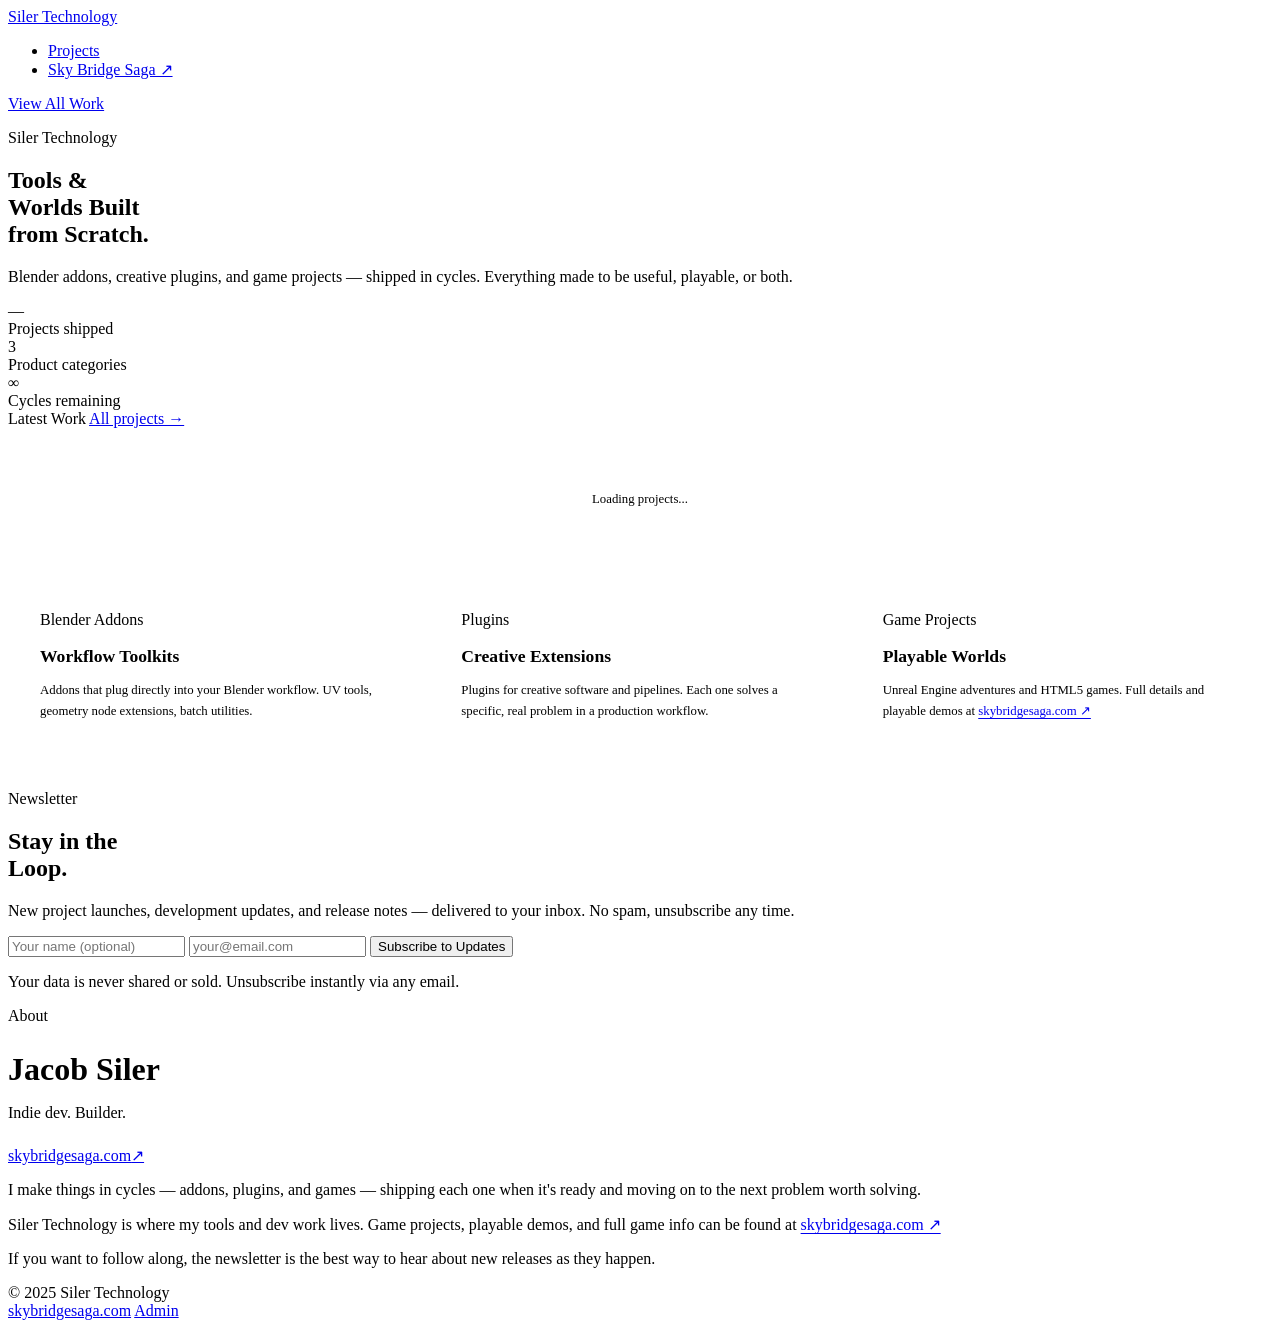
==== index.html @ 1db0c4df "Create index.html" ====
<!DOCTYPE html>
<html lang="en">
<head>
  <meta charset="UTF-8">
  <meta name="viewport" content="width=device-width, initial-scale=1.0">
  <title>Siler Technology</title>
  <meta name="description" content="Siler Technology — Blender addons, plugins, and game projects by Jacob Siler.">
  <meta property="og:title" content="Siler Technology">
  <meta property="og:description" content="Blender addons, plugins, and game projects by Jacob Siler.">
  <meta property="og:type" content="website">
  <meta property="og:url" content="https://silertech.jacobsiler.com">
  <link rel="canonical" href="https://silertech.jacobsiler.com">
  <link rel="stylesheet" href="css/style.css">
</head>
<body>

  <!-- ── Navigation ── -->
  <nav class="site-nav">
    <div class="nav-inner">
      <a href="#home" class="nav-logo" data-route="home">Siler Technology</a>
      <ul class="nav-links">
        <li><a href="#projects" data-route="projects">Projects</a></li>
        <li><a href="https://skybridgesaga.com" target="_blank" rel="noopener">Sky Bridge Saga ↗</a></li>
      </ul>
      <a href="#projects" class="nav-cta" data-route="projects">View All Work</a>
    </div>
  </nav>

  <!-- ══════════════════════════════════════
       PAGE: HOME
  ══════════════════════════════════════ -->
  <main id="page-home" class="page">

    <!-- Hero -->
    <section class="hero">
      <div class="hero-inner">
        <div>
          <p class="label hero-label">Siler Technology</p>
          <h1 class="hero-title">Tools &amp;<br>Worlds Built<br>from Scratch.</h1>
          <p class="hero-desc">Blender addons, creative plugins, and game projects — shipped in cycles. Everything made to be useful, playable, or both.</p>
        </div>
        <div class="hero-right">
          <div class="hero-stat">
            <div class="hero-stat-num" id="stat-projects">—</div>
            <div class="hero-stat-label">Projects shipped</div>
          </div>
          <div class="hero-stat">
            <div class="hero-stat-num">3</div>
            <div class="hero-stat-label">Product categories</div>
          </div>
          <div class="hero-stat">
            <div class="hero-stat-num">∞</div>
            <div class="hero-stat-label">Cycles remaining</div>
          </div>
        </div>
      </div>
    </section>

    <!-- Featured Projects Feed -->
    <section>
      <div class="container">
        <div class="section-header">
          <span class="label">Latest Work</span>
          <a href="#projects" class="section-link" data-route="projects">All projects →</a>
        </div>
      </div>
      <div id="home-featured" style="border-bottom: var(--border);">
        <!-- Rendered by JS -->
        <div style="padding:4rem 2rem;text-align:center;font-family:var(--font-mono);font-size:0.8rem;color:var(--ink-light);">Loading projects...</div>
      </div>
    </section>

    <!-- Categories Strip -->
    <section style="border-bottom: var(--border);">
      <div style="display:grid;grid-template-columns:repeat(3,1fr);">
        <div style="border-right:var(--border);padding:2.5rem 2rem;">
          <div class="label" style="margin-bottom:0.75rem;">Blender Addons</div>
          <h3 style="font-size:1.1rem;margin-bottom:0.5rem;">Workflow Toolkits</h3>
          <p style="font-family:var(--font-mono);font-size:0.8rem;color:var(--ink-mid);line-height:1.6;">Addons that plug directly into your Blender workflow. UV tools, geometry node extensions, batch utilities.</p>
        </div>
        <div style="border-right:var(--border);padding:2.5rem 2rem;">
          <div class="label" style="margin-bottom:0.75rem;">Plugins</div>
          <h3 style="font-size:1.1rem;margin-bottom:0.5rem;">Creative Extensions</h3>
          <p style="font-family:var(--font-mono);font-size:0.8rem;color:var(--ink-mid);line-height:1.6;">Plugins for creative software and pipelines. Each one solves a specific, real problem in a production workflow.</p>
        </div>
        <div style="padding:2.5rem 2rem;">
          <div class="label" style="margin-bottom:0.75rem;">Game Projects</div>
          <h3 style="font-size:1.1rem;margin-bottom:0.5rem;">Playable Worlds</h3>
          <p style="font-family:var(--font-mono);font-size:0.8rem;color:var(--ink-mid);line-height:1.6;">Unreal Engine adventures and HTML5 games. Full details and playable demos at <a href="https://skybridgesaga.com" target="_blank" style="text-decoration:underline;text-underline-offset:3px;">skybridgesaga.com ↗</a></p>
        </div>
      </div>
    </section>

    <!-- Newsletter -->
    <section class="newsletter-section">
      <div class="newsletter-inner">
        <div>
          <p class="label" style="margin-bottom:0.75rem;">Newsletter</p>
          <h2 class="newsletter-title">Stay in the<br>Loop.</h2>
          <p class="newsletter-desc">New project launches, development updates, and release notes — delivered to your inbox. No spam, unsubscribe any time.</p>
        </div>
        <div>
          <form id="newsletter-form" class="newsletter-form">
            <input type="text" id="newsletter-name" class="newsletter-input" placeholder="Your name (optional)" autocomplete="name">
            <input type="email" id="newsletter-email" class="newsletter-input" placeholder="your@email.com" required autocomplete="email">
            <button type="submit" class="newsletter-submit">Subscribe to Updates</button>
          </form>
          <p class="newsletter-note">Your data is never shared or sold. Unsubscribe instantly via any email.</p>
        </div>
      </div>
    </section>

    <!-- About -->
    <section class="about-section">
      <div class="about-inner">
        <div class="about-left">
          <p class="label" style="margin-bottom:0.75rem;">About</p>
          <h2 style="font-size:2rem;margin-bottom:1rem;">Jacob Siler</h2>
          <p class="label">Indie dev. Builder.</p>
          <div class="about-links" style="margin-top:1.5rem;">
            <a href="https://skybridgesaga.com" target="_blank" rel="noopener" class="about-link">
              <span>skybridgesaga.com</span><span>↗</span>
            </a>
          </div>
        </div>
        <div class="about-right">
          <p>I make things in cycles — addons, plugins, and games — shipping each one when it's ready and moving on to the next problem worth solving.</p>
          <p>Siler Technology is where my tools and dev work lives. Game projects, playable demos, and full game info can be found at <a href="https://skybridgesaga.com" target="_blank" style="text-decoration:underline;text-underline-offset:3px;">skybridgesaga.com ↗</a></p>
          <p>If you want to follow along, the newsletter is the best way to hear about new releases as they happen.</p>
        </div>
      </div>
    </section>

  </main>

  <!-- ══════════════════════════════════════
       PAGE: PROJECTS GRID
  ══════════════════════════════════════ -->
  <main id="page-projects" class="page" style="display:none;">
    <div style="border-bottom:var(--border);padding:3rem 0 2.5rem;">
      <div class="container">
        <p class="label" style="margin-bottom:0.75rem;">All Work</p>
        <h1 style="font-size:clamp(2.5rem,6vw,4rem);font-weight:800;letter-spacing:-0.04em;">Projects.</h1>
      </div>
    </div>

    <!-- Filter bar -->
    <div style="border-bottom:var(--border);">
      <div class="container" style="display:flex;gap:0;align-items:stretch;overflow-x:auto;">
        <button class="filter-btn" data-filter="all" onclick="filterProjects('all',this)" style="border:none;border-right:var(--border);background:var(--ink);color:var(--paper);padding:12px 20px;font-family:var(--font-mono);font-size:0.7rem;letter-spacing:0.1em;text-transform:uppercase;cursor:pointer;white-space:nowrap;">All</button>
        <button class="filter-btn" data-filter="blender" onclick="filterProjects('blender',this)" style="border:none;border-right:var(--border);background:none;color:var(--ink-light);padding:12px 20px;font-family:var(--font-mono);font-size:0.7rem;letter-spacing:0.1em;text-transform:uppercase;cursor:pointer;white-space:nowrap;">Blender</button>
        <button class="filter-btn" data-filter="plugin" onclick="filterProjects('plugin',this)" style="border:none;border-right:var(--border);background:none;color:var(--ink-light);padding:12px 20px;font-family:var(--font-mono);font-size:0.7rem;letter-spacing:0.1em;text-transform:uppercase;cursor:pointer;white-space:nowrap;">Plugins</button>
        <button class="filter-btn" data-filter="unreal" onclick="filterProjects('unreal',this)" style="border:none;border-right:var(--border);background:none;color:var(--ink-light);padding:12px 20px;font-family:var(--font-mono);font-size:0.7rem;letter-spacing:0.1em;text-transform:uppercase;cursor:pointer;white-space:nowrap;">Unreal</button>
        <button class="filter-btn" data-filter="game" onclick="filterProjects('game',this)" style="border:none;background:none;color:var(--ink-light);padding:12px 20px;font-family:var(--font-mono);font-size:0.7rem;letter-spacing:0.1em;text-transform:uppercase;cursor:pointer;white-space:nowrap;">Games</button>
      </div>
    </div>

    <div id="projects-grid" class="projects-grid" style="border-left:var(--border);">
      <!-- Rendered by JS -->
    </div>

  </main>

  <!-- ══════════════════════════════════════
       PAGE: INDIVIDUAL PROJECT
  ══════════════════════════════════════ -->
  <main id="page-project" class="page" style="display:none;">
    <!-- Rendered entirely by JS -->
    <div style="padding:1rem 0;">
      <div class="container">
        <a href="#projects" data-route="projects" style="font-family:var(--font-mono);font-size:0.75rem;letter-spacing:0.05em;color:var(--ink-light);display:inline-flex;align-items:center;gap:6px;margin-bottom:2rem;">← All projects</a>
      </div>
    </div>
  </main>

  <!-- ── Footer ── -->
  <footer class="site-footer">
    <div class="footer-inner">
      <span class="footer-copy">© 2025 Siler Technology</span>
      <div class="footer-links">
        <a href="https://skybridgesaga.com" target="_blank" rel="noopener">skybridgesaga.com</a>
        <a href="admin/login.html" class="footer-admin">Admin</a>
      </div>
    </div>
  </footer>

  <script src="js/main.js"></script>
  <script>
    // Filter functionality
    function filterProjects(type, btn) {
      document.querySelectorAll('.filter-btn').forEach(b => {
        b.style.background = 'none';
        b.style.color = 'var(--ink-light)';
      });
      btn.style.background = 'var(--ink)';
      btn.style.color = 'var(--paper)';

      const grid = document.getElementById('projects-grid');
      const cards = grid.querySelectorAll('.project-card');
      let visibleCount = 0;
      cards.forEach(card => {
        const match = type === 'all' || card.dataset.type === type;
        card.style.display = match ? 'flex' : 'none';
        if (match) {
          visibleCount++;
          card.querySelector('.project-card-num').textContent = String(visibleCount).padStart(2,'0');
        }
      });
    }

    // Patch renderProjectsGrid to add data-type attributes
    const _orig = window.renderProjectsGrid;
    document.addEventListener('DOMContentLoaded', () => {
      // After projects load, add data-type to cards
      const observer = new MutationObserver(() => {
        document.querySelectorAll('.project-card').forEach((card, i) => {
          if (!card.dataset.type) {
            const tag = card.querySelector('.tag');
            if (tag) {
              const cls = [...tag.classList].find(c => c.startsWith('tag--') && c !== 'tag');
              if (cls) card.dataset.type = cls.replace('tag--', '');
            }
          }
        });
        // Update stat
        const statEl = document.getElementById('stat-projects');
        if (statEl) {
          const count = document.querySelectorAll('#home-featured a').length;
          if (count > 0) statEl.textContent = count;
        }
      });
      observer.observe(document.body, { childList: true, subtree: true });
    });
  </script>
</body>
</html>
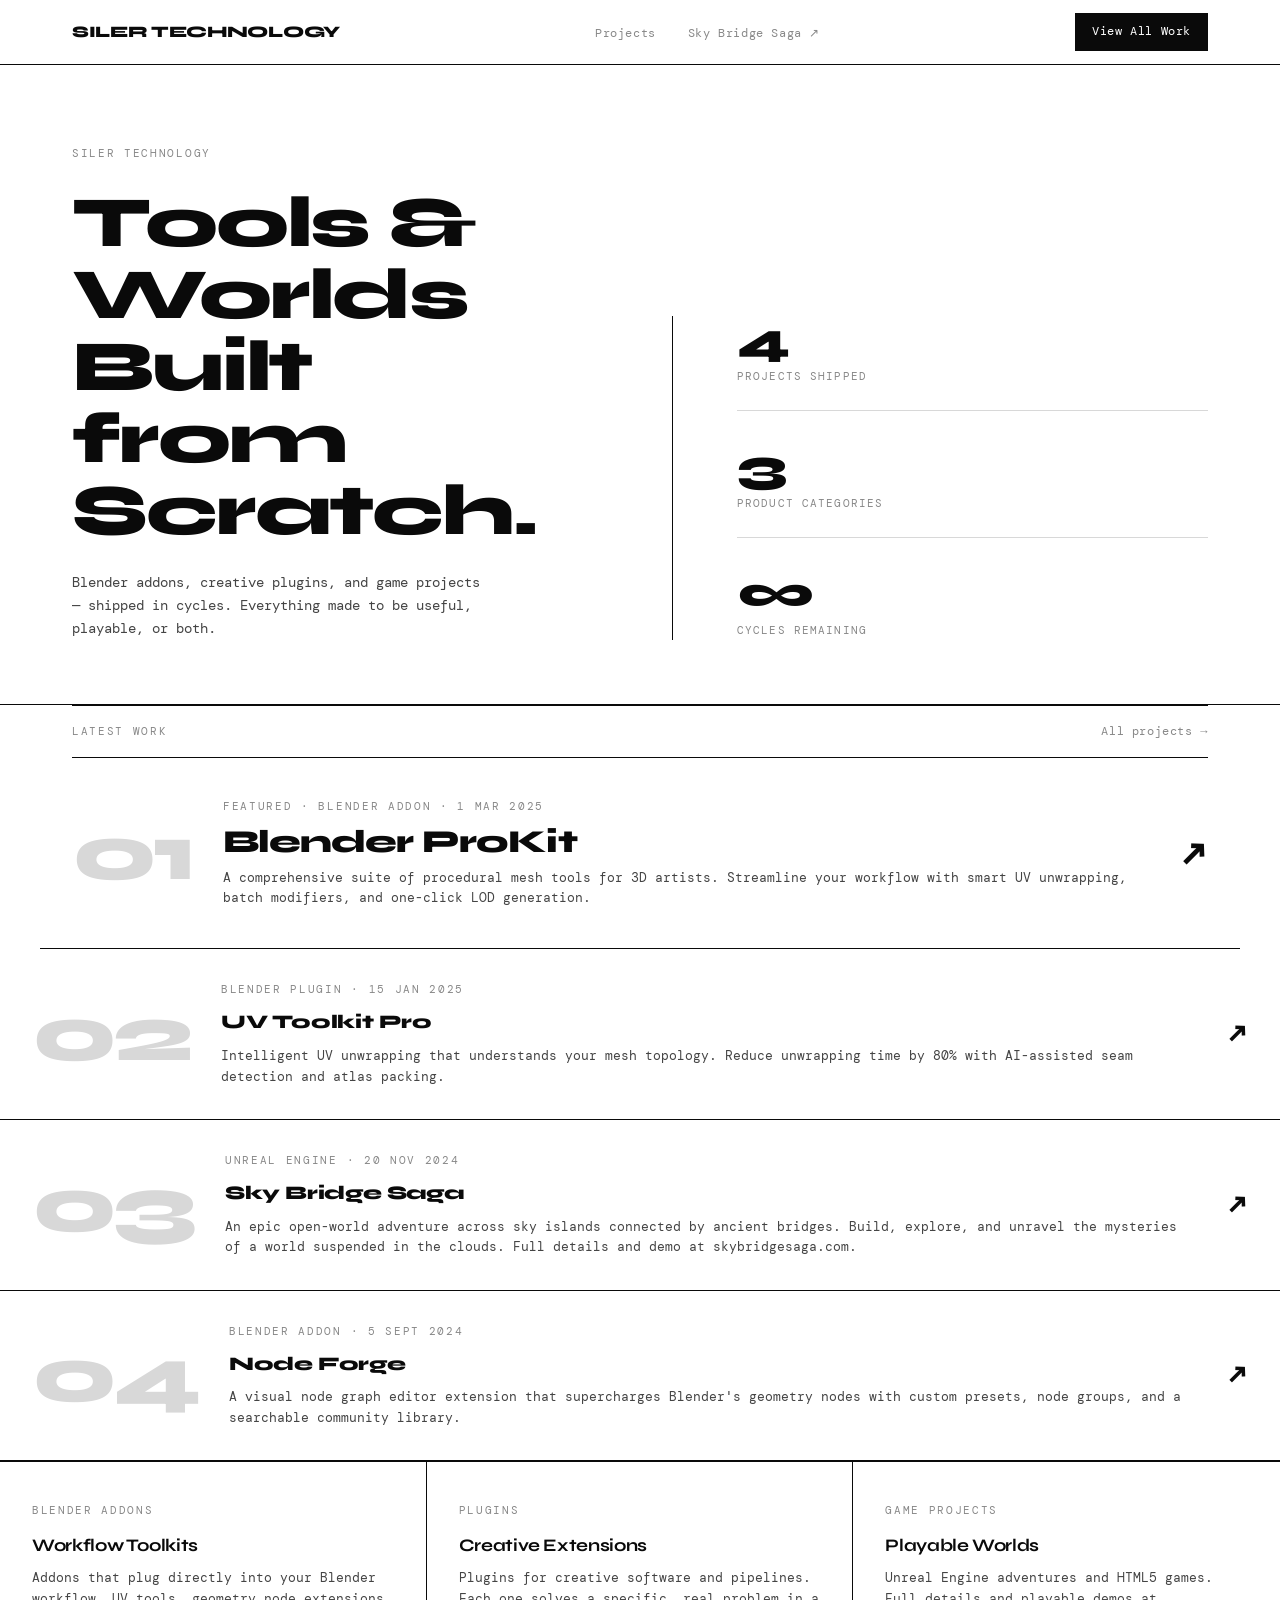
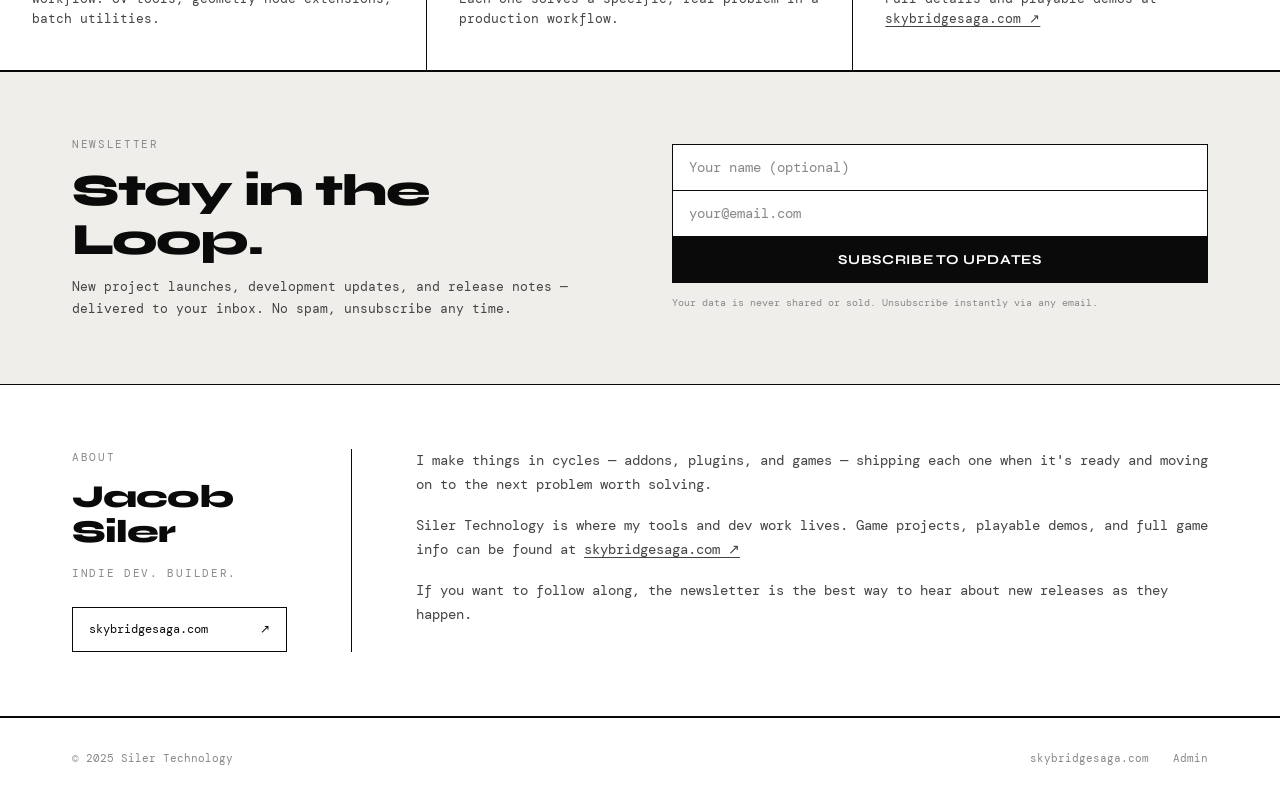
==== commit bf361743: "Add files via upload" ====
--- a/index.html
+++ b/index.html
@@ -208,28 +208,32 @@
       });
     }
 
-    // Patch renderProjectsGrid to add data-type attributes
-    const _orig = window.renderProjectsGrid;
-    document.addEventListener('DOMContentLoaded', () => {
-      // After projects load, add data-type to cards
-      const observer = new MutationObserver(() => {
-        document.querySelectorAll('.project-card').forEach((card, i) => {
-          if (!card.dataset.type) {
-            const tag = card.querySelector('.tag');
-            if (tag) {
-              const cls = [...tag.classList].find(c => c.startsWith('tag--') && c !== 'tag');
-              if (cls) card.dataset.type = cls.replace('tag--', '');
-            }
+    // Add data-type to project cards after grid renders — polled safely, no MutationObserver
+    function tagProjectCards() {
+      document.querySelectorAll('.project-card').forEach(card => {
+        if (!card.dataset.type) {
+          const tag = card.querySelector('.tag');
+          if (tag) {
+            const cls = [...tag.classList].find(c => c.startsWith('tag--') && c !== 'tag');
+            if (cls) card.dataset.type = cls.replace('tag--', '');
           }
-        });
-        // Update stat
-        const statEl = document.getElementById('stat-projects');
-        if (statEl) {
-          const count = document.querySelectorAll('#home-featured a').length;
-          if (count > 0) statEl.textContent = count;
         }
       });
-      observer.observe(document.body, { childList: true, subtree: true });
+      // Update project count stat
+      const statEl = document.getElementById('stat-projects');
+      if (statEl) {
+        const count = document.querySelectorAll('#home-featured a').length;
+        if (count > 0) statEl.textContent = count;
+      }
+    }
+    // Run once after load, then every 2s to catch async renders — stops after 10s
+    document.addEventListener('DOMContentLoaded', () => {
+      let runs = 0;
+      const interval = setInterval(() => {
+        tagProjectCards();
+        if (++runs >= 5) clearInterval(interval);
+      }, 2000);
+      tagProjectCards();
     });
   </script>
 </body>
--- a/css/style.css
+++ b/css/style.css
@@ -0,0 +1,1089 @@
+@import url('https://fonts.googleapis.com/css2?family=Syne:wght@400;500;600;700;800&family=DM+Mono:wght@400;500&display=swap');
+
+/* ── Reset & Base ── */
+*, *::before, *::after { box-sizing: border-box; margin: 0; padding: 0; }
+
+:root {
+  --ink: #0a0a0a;
+  --ink-mid: #444;
+  --ink-light: #888;
+  --ink-faint: #d8d8d8;
+  --paper: #ffffff;
+  --paper-off: #f7f6f3;
+  --paper-warm: #f0eeea;
+  --accent: #0a0a0a;
+  --accent-hover: #333;
+  --border: 1.5px solid var(--ink);
+  --border-thin: 0.5px solid var(--ink-faint);
+  --radius: 0px;
+  --font-display: 'Syne', sans-serif;
+  --font-mono: 'DM Mono', monospace;
+  --transition: 0.15s ease;
+}
+
+html { scroll-behavior: smooth; }
+
+body {
+  font-family: var(--font-display);
+  background: var(--paper);
+  color: var(--ink);
+  font-size: 16px;
+  line-height: 1.6;
+  min-height: 100vh;
+}
+
+a { color: inherit; text-decoration: none; }
+img { max-width: 100%; display: block; }
+button { cursor: pointer; font-family: var(--font-display); }
+
+/* ── Typography ── */
+h1 { font-size: clamp(2.5rem, 6vw, 4.5rem); font-weight: 800; line-height: 1.0; letter-spacing: -0.03em; }
+h2 { font-size: clamp(1.8rem, 4vw, 2.8rem); font-weight: 800; line-height: 1.1; letter-spacing: -0.03em; }
+h3 { font-size: 1.3rem; font-weight: 700; letter-spacing: -0.02em; }
+h4 { font-size: 1rem; font-weight: 700; letter-spacing: -0.01em; }
+
+.mono { font-family: var(--font-mono); }
+.label { font-family: var(--font-mono); font-size: 0.7rem; letter-spacing: 0.15em; text-transform: uppercase; color: var(--ink-light); }
+
+/* ── Layout ── */
+.container { max-width: 1200px; margin: 0 auto; padding: 0 2rem; }
+.container--narrow { max-width: 800px; margin: 0 auto; padding: 0 2rem; }
+
+/* ── Navigation ── */
+.site-nav {
+  border-bottom: var(--border);
+  position: sticky;
+  top: 0;
+  background: var(--paper);
+  z-index: 100;
+}
+
+.nav-inner {
+  display: flex;
+  align-items: center;
+  justify-content: space-between;
+  height: 64px;
+  max-width: 1200px;
+  margin: 0 auto;
+  padding: 0 2rem;
+}
+
+.nav-logo {
+  font-size: 1rem;
+  font-weight: 800;
+  letter-spacing: -0.02em;
+  text-transform: uppercase;
+}
+
+.nav-links {
+  display: flex;
+  gap: 2rem;
+  list-style: none;
+}
+
+.nav-links a {
+  font-family: var(--font-mono);
+  font-size: 0.75rem;
+  letter-spacing: 0.05em;
+  color: var(--ink-light);
+  transition: color var(--transition);
+}
+
+.nav-links a:hover { color: var(--ink); }
+
+.nav-cta {
+  font-family: var(--font-mono);
+  font-size: 0.75rem;
+  letter-spacing: 0.05em;
+  padding: 8px 16px;
+  background: var(--ink);
+  color: var(--paper);
+  border: var(--border);
+  transition: background var(--transition), color var(--transition);
+}
+
+.nav-cta:hover { background: var(--accent-hover); }
+
+/* ── Hero ── */
+.hero {
+  border-bottom: var(--border);
+  padding: 5rem 0 4rem;
+}
+
+.hero-inner {
+  max-width: 1200px;
+  margin: 0 auto;
+  padding: 0 2rem;
+  display: grid;
+  grid-template-columns: 1fr 1fr;
+  gap: 4rem;
+  align-items: end;
+}
+
+.hero-label { margin-bottom: 1.5rem; }
+
+.hero-title { margin-bottom: 1.5rem; }
+
+.hero-desc {
+  font-family: var(--font-mono);
+  font-size: 0.85rem;
+  color: var(--ink-mid);
+  line-height: 1.7;
+  max-width: 420px;
+}
+
+.hero-right {
+  border-left: var(--border);
+  padding-left: 4rem;
+  display: flex;
+  flex-direction: column;
+  gap: 2rem;
+}
+
+.hero-stat {
+  border-bottom: var(--border-thin);
+  padding-bottom: 1.5rem;
+}
+
+.hero-stat:last-child { border-bottom: none; padding-bottom: 0; }
+
+.hero-stat-num {
+  font-size: 3rem;
+  font-weight: 800;
+  letter-spacing: -0.04em;
+  line-height: 1;
+}
+
+.hero-stat-label {
+  font-family: var(--font-mono);
+  font-size: 0.7rem;
+  letter-spacing: 0.1em;
+  text-transform: uppercase;
+  color: var(--ink-light);
+  margin-top: 4px;
+}
+
+/* ── Section Headers ── */
+.section-header {
+  border-bottom: var(--border);
+  border-top: var(--border);
+  padding: 1rem 0;
+  display: flex;
+  align-items: center;
+  justify-content: space-between;
+  margin-bottom: 0;
+}
+
+.section-header .label { color: var(--ink-light); }
+
+.section-link {
+  font-family: var(--font-mono);
+  font-size: 0.75rem;
+  letter-spacing: 0.05em;
+  color: var(--ink-light);
+  transition: color var(--transition);
+}
+
+.section-link:hover { color: var(--ink); }
+
+/* ── Project Cards ── */
+.projects-grid {
+  display: grid;
+  grid-template-columns: repeat(auto-fill, minmax(340px, 1fr));
+}
+
+.project-card {
+  border-right: var(--border);
+  border-bottom: var(--border);
+  padding: 2rem;
+  position: relative;
+  transition: background var(--transition);
+  display: flex;
+  flex-direction: column;
+}
+
+.projects-grid .project-card:nth-child(even) { border-right: none; }
+
+.project-card:hover { background: var(--paper-off); }
+
+.project-card-num {
+  font-size: 4rem;
+  font-weight: 800;
+  letter-spacing: -0.05em;
+  color: var(--ink-faint);
+  line-height: 1;
+  margin-bottom: 1rem;
+}
+
+.project-card-tag {
+  font-family: var(--font-mono);
+  font-size: 0.65rem;
+  letter-spacing: 0.15em;
+  text-transform: uppercase;
+  color: var(--ink-light);
+  margin-bottom: 0.5rem;
+}
+
+.project-card-title {
+  font-size: 1.25rem;
+  font-weight: 800;
+  letter-spacing: -0.02em;
+  line-height: 1.2;
+  margin-bottom: 0.75rem;
+}
+
+.project-card-desc {
+  font-family: var(--font-mono);
+  font-size: 0.8rem;
+  color: var(--ink-mid);
+  line-height: 1.6;
+  flex: 1;
+  margin-bottom: 1.5rem;
+}
+
+.project-card-footer {
+  display: flex;
+  align-items: center;
+  justify-content: space-between;
+  border-top: var(--border-thin);
+  padding-top: 1rem;
+}
+
+.project-card-date {
+  font-family: var(--font-mono);
+  font-size: 0.7rem;
+  color: var(--ink-light);
+}
+
+.project-card-arrow {
+  font-size: 1.2rem;
+  font-weight: 800;
+  transition: transform var(--transition);
+}
+
+.project-card:hover .project-card-arrow { transform: translate(4px, -4px); }
+
+.card-link {
+  position: absolute;
+  inset: 0;
+  z-index: 1;
+}
+
+.share-btn {
+  position: relative;
+  z-index: 2;
+  background: none;
+  border: var(--border-thin);
+  padding: 4px 10px;
+  font-family: var(--font-mono);
+  font-size: 0.65rem;
+  letter-spacing: 0.1em;
+  text-transform: uppercase;
+  color: var(--ink-light);
+  transition: all var(--transition);
+}
+
+.share-btn:hover {
+  background: var(--ink);
+  color: var(--paper);
+  border-color: var(--ink);
+}
+
+/* ── Featured Project Strip ── */
+.featured-strip {
+  border-bottom: var(--border);
+  display: grid;
+  grid-template-columns: auto 1fr auto;
+  align-items: center;
+  gap: 2rem;
+  padding: 2.5rem 2rem;
+  max-width: 1200px;
+  margin: 0 auto;
+  transition: background var(--transition);
+  cursor: pointer;
+}
+
+.featured-strip:hover { background: var(--paper-off); }
+
+.featured-strip-num {
+  font-size: 5rem;
+  font-weight: 800;
+  letter-spacing: -0.05em;
+  color: var(--ink-faint);
+  line-height: 1;
+}
+
+.featured-strip-body {}
+
+.featured-strip-meta {
+  font-family: var(--font-mono);
+  font-size: 0.7rem;
+  letter-spacing: 0.15em;
+  text-transform: uppercase;
+  color: var(--ink-light);
+  margin-bottom: 0.5rem;
+}
+
+.featured-strip-title {
+  font-size: clamp(1.5rem, 3vw, 2rem);
+  font-weight: 800;
+  letter-spacing: -0.03em;
+  line-height: 1.1;
+}
+
+.featured-strip-desc {
+  font-family: var(--font-mono);
+  font-size: 0.8rem;
+  color: var(--ink-mid);
+  margin-top: 0.5rem;
+}
+
+.featured-strip-arrow { font-size: 2rem; font-weight: 800; }
+
+/* ── Project Page ── */
+.project-page { display: none; }
+.project-page.active { display: block; }
+
+.project-hero {
+  border-bottom: var(--border);
+  padding: 4rem 0 3rem;
+  background: var(--paper);
+}
+
+.project-hero-inner {
+  max-width: 1200px;
+  margin: 0 auto;
+  padding: 0 2rem;
+}
+
+.project-hero-num {
+  font-size: 8rem;
+  font-weight: 800;
+  letter-spacing: -0.05em;
+  color: var(--ink-faint);
+  line-height: 1;
+  margin-bottom: -1rem;
+}
+
+.project-hero-title {
+  font-size: clamp(2.5rem, 6vw, 5rem);
+  font-weight: 800;
+  letter-spacing: -0.04em;
+  line-height: 1.0;
+  margin-bottom: 1.5rem;
+}
+
+.project-hero-meta {
+  display: flex;
+  gap: 2rem;
+  align-items: center;
+  flex-wrap: wrap;
+}
+
+.project-hero-tag {
+  font-family: var(--font-mono);
+  font-size: 0.7rem;
+  letter-spacing: 0.15em;
+  text-transform: uppercase;
+  border: var(--border);
+  padding: 4px 12px;
+}
+
+.project-hero-date {
+  font-family: var(--font-mono);
+  font-size: 0.7rem;
+  color: var(--ink-light);
+}
+
+.project-share-btn {
+  margin-left: auto;
+  background: var(--ink);
+  color: var(--paper);
+  border: var(--border);
+  padding: 8px 20px;
+  font-family: var(--font-mono);
+  font-size: 0.75rem;
+  letter-spacing: 0.05em;
+  transition: background var(--transition);
+}
+
+.project-share-btn:hover { background: var(--accent-hover); }
+
+.project-content {
+  max-width: 1200px;
+  margin: 0 auto;
+  padding: 3rem 2rem;
+  display: grid;
+  grid-template-columns: 1fr 280px;
+  gap: 4rem;
+}
+
+.project-body { }
+
+.project-body h2 {
+  font-size: 1.6rem;
+  font-weight: 800;
+  letter-spacing: -0.03em;
+  margin: 2.5rem 0 1rem;
+  border-left: 4px solid var(--ink);
+  padding-left: 1rem;
+}
+
+.project-body h3 {
+  font-size: 1.1rem;
+  font-weight: 700;
+  margin: 2rem 0 0.75rem;
+}
+
+.project-body p {
+  font-family: var(--font-mono);
+  font-size: 0.85rem;
+  line-height: 1.8;
+  color: var(--ink-mid);
+  margin-bottom: 1.25rem;
+}
+
+.project-body img {
+  border: var(--border);
+  width: 100%;
+  margin: 2rem 0;
+}
+
+.project-body a {
+  text-decoration: underline;
+  text-underline-offset: 3px;
+}
+
+.project-sidebar {
+  border-left: var(--border);
+  padding-left: 2rem;
+  position: sticky;
+  top: 80px;
+  height: fit-content;
+}
+
+.sidebar-block {
+  border-bottom: var(--border-thin);
+  padding-bottom: 1.5rem;
+  margin-bottom: 1.5rem;
+}
+
+.sidebar-block:last-child { border-bottom: none; }
+
+.sidebar-label {
+  font-family: var(--font-mono);
+  font-size: 0.65rem;
+  letter-spacing: 0.15em;
+  text-transform: uppercase;
+  color: var(--ink-light);
+  margin-bottom: 0.5rem;
+}
+
+.sidebar-value {
+  font-size: 0.9rem;
+  font-weight: 700;
+}
+
+.sidebar-link {
+  display: block;
+  font-family: var(--font-mono);
+  font-size: 0.75rem;
+  color: var(--ink);
+  padding: 8px 0;
+  border-bottom: var(--border-thin);
+  transition: padding-left var(--transition);
+}
+
+.sidebar-link:hover { padding-left: 8px; }
+
+/* ── Newsletter ── */
+.newsletter-section {
+  border-top: var(--border);
+  border-bottom: var(--border);
+  background: var(--paper-warm);
+  padding: 4rem 0;
+}
+
+.newsletter-inner {
+  max-width: 1200px;
+  margin: 0 auto;
+  padding: 0 2rem;
+  display: grid;
+  grid-template-columns: 1fr 1fr;
+  gap: 4rem;
+  align-items: center;
+}
+
+.newsletter-title { margin-bottom: 0.75rem; }
+
+.newsletter-desc {
+  font-family: var(--font-mono);
+  font-size: 0.8rem;
+  color: var(--ink-mid);
+  line-height: 1.7;
+}
+
+.newsletter-form { display: flex; flex-direction: column; gap: 0; }
+
+.newsletter-input {
+  border: var(--border);
+  border-bottom: none;
+  padding: 14px 16px;
+  font-family: var(--font-mono);
+  font-size: 0.85rem;
+  background: var(--paper);
+  color: var(--ink);
+  outline: none;
+  width: 100%;
+}
+
+.newsletter-input::placeholder { color: var(--ink-light); }
+.newsletter-input:focus { background: var(--paper-off); }
+
+.newsletter-submit {
+  border: var(--border);
+  padding: 14px 16px;
+  background: var(--ink);
+  color: var(--paper);
+  font-family: var(--font-display);
+  font-size: 0.85rem;
+  font-weight: 700;
+  letter-spacing: 0.05em;
+  text-transform: uppercase;
+  transition: background var(--transition);
+}
+
+.newsletter-submit:hover { background: var(--accent-hover); }
+
+.newsletter-note {
+  font-family: var(--font-mono);
+  font-size: 0.65rem;
+  color: var(--ink-light);
+  margin-top: 0.75rem;
+}
+
+/* ── About Strip ── */
+.about-section {
+  border-bottom: var(--border);
+  padding: 4rem 0;
+}
+
+.about-inner {
+  max-width: 1200px;
+  margin: 0 auto;
+  padding: 0 2rem;
+  display: grid;
+  grid-template-columns: 280px 1fr;
+  gap: 4rem;
+}
+
+.about-left { border-right: var(--border); padding-right: 4rem; }
+
+.about-right p {
+  font-family: var(--font-mono);
+  font-size: 0.85rem;
+  color: var(--ink-mid);
+  line-height: 1.8;
+  margin-bottom: 1rem;
+}
+
+.about-links { display: flex; flex-direction: column; gap: 0; margin-top: 1.5rem; }
+
+.about-link {
+  display: flex;
+  justify-content: space-between;
+  align-items: center;
+  border: var(--border);
+  border-bottom: none;
+  padding: 12px 16px;
+  font-family: var(--font-mono);
+  font-size: 0.75rem;
+  transition: background var(--transition);
+}
+
+.about-link:last-child { border-bottom: var(--border); }
+.about-link:hover { background: var(--ink); color: var(--paper); }
+
+/* ── Footer ── */
+.site-footer {
+  border-top: var(--border);
+  padding: 2rem 0;
+}
+
+.footer-inner {
+  max-width: 1200px;
+  margin: 0 auto;
+  padding: 0 2rem;
+  display: flex;
+  justify-content: space-between;
+  align-items: center;
+}
+
+.footer-copy {
+  font-family: var(--font-mono);
+  font-size: 0.7rem;
+  color: var(--ink-light);
+}
+
+.footer-links {
+  display: flex;
+  gap: 1.5rem;
+  align-items: center;
+}
+
+.footer-links a {
+  font-family: var(--font-mono);
+  font-size: 0.7rem;
+  color: var(--ink-light);
+  transition: color var(--transition);
+}
+
+.footer-links a:hover { color: var(--ink); }
+
+.footer-admin {
+  font-family: var(--font-mono);
+  font-size: 0.65rem;
+  color: var(--ink-faint);
+  transition: color var(--transition);
+}
+
+.footer-admin:hover { color: var(--ink-light); }
+
+/* ── Buttons ── */
+.btn {
+  display: inline-flex;
+  align-items: center;
+  gap: 8px;
+  border: var(--border);
+  padding: 12px 24px;
+  font-family: var(--font-display);
+  font-size: 0.85rem;
+  font-weight: 700;
+  letter-spacing: 0.03em;
+  text-transform: uppercase;
+  transition: all var(--transition);
+  cursor: pointer;
+  background: transparent;
+  color: var(--ink);
+}
+
+.btn:hover { background: var(--ink); color: var(--paper); }
+
+.btn--filled {
+  background: var(--ink);
+  color: var(--paper);
+}
+
+.btn--filled:hover { background: var(--accent-hover); }
+
+/* ── Tags ── */
+.tag {
+  display: inline-block;
+  border: var(--border-thin);
+  padding: 3px 10px;
+  font-family: var(--font-mono);
+  font-size: 0.65rem;
+  letter-spacing: 0.1em;
+  text-transform: uppercase;
+  color: var(--ink-mid);
+}
+
+.tag--blender { border-color: #ff7629; color: #cc5010; }
+.tag--plugin { border-color: #2563eb; color: #1d4ed8; }
+.tag--unreal { border-color: #7c3aed; color: #6d28d9; }
+.tag--game { border-color: #16a34a; color: #15803d; }
+.tag--html5 { border-color: #dc2626; color: #b91c1c; }
+
+/* ── Toast / Notifications ── */
+.toast {
+  position: fixed;
+  bottom: 2rem;
+  right: 2rem;
+  background: var(--ink);
+  color: var(--paper);
+  border: var(--border);
+  padding: 12px 20px;
+  font-family: var(--font-mono);
+  font-size: 0.75rem;
+  letter-spacing: 0.05em;
+  opacity: 0;
+  transform: translateY(8px);
+  transition: all 0.2s ease;
+  z-index: 1000;
+  pointer-events: none;
+}
+
+.toast.show { opacity: 1; transform: translateY(0); }
+
+/* ── Admin Login Page ── */
+.admin-login-page {
+  min-height: 100vh;
+  display: flex;
+  align-items: center;
+  justify-content: center;
+  background: var(--paper-off);
+}
+
+.login-box {
+  width: 100%;
+  max-width: 420px;
+  border: var(--border);
+  background: var(--paper);
+}
+
+.login-header {
+  border-bottom: var(--border);
+  padding: 2rem;
+}
+
+.login-title { font-size: 1.5rem; font-weight: 800; letter-spacing: -0.03em; }
+.login-sub { font-family: var(--font-mono); font-size: 0.75rem; color: var(--ink-light); margin-top: 4px; }
+
+.login-body { padding: 2rem; }
+
+.login-field { margin-bottom: 0; }
+
+.login-label {
+  display: block;
+  font-family: var(--font-mono);
+  font-size: 0.65rem;
+  letter-spacing: 0.15em;
+  text-transform: uppercase;
+  color: var(--ink-light);
+  margin-bottom: 6px;
+}
+
+.login-input {
+  width: 100%;
+  border: var(--border);
+  border-bottom: none;
+  padding: 12px 14px;
+  font-family: var(--font-mono);
+  font-size: 0.85rem;
+  background: var(--paper);
+  color: var(--ink);
+  outline: none;
+}
+
+.login-input:focus { background: var(--paper-off); }
+
+.login-input:last-of-type { border-bottom: var(--border); margin-bottom: 1.5rem; }
+
+.login-submit {
+  width: 100%;
+  border: var(--border);
+  padding: 14px;
+  background: var(--ink);
+  color: var(--paper);
+  font-family: var(--font-display);
+  font-size: 0.9rem;
+  font-weight: 700;
+  letter-spacing: 0.05em;
+  text-transform: uppercase;
+  transition: background var(--transition);
+}
+
+.login-submit:hover { background: var(--accent-hover); }
+
+.login-forgot {
+  display: block;
+  text-align: center;
+  font-family: var(--font-mono);
+  font-size: 0.7rem;
+  color: var(--ink-light);
+  margin-top: 1rem;
+  transition: color var(--transition);
+}
+
+.login-forgot:hover { color: var(--ink); }
+
+.login-error {
+  background: #fff0f0;
+  border: 1.5px solid #dc2626;
+  padding: 10px 14px;
+  font-family: var(--font-mono);
+  font-size: 0.75rem;
+  color: #dc2626;
+  margin-bottom: 1rem;
+  display: none;
+}
+
+.login-error.show { display: block; }
+
+/* ── Admin Panel ── */
+.admin-layout {
+  display: grid;
+  grid-template-columns: 260px 1fr;
+  min-height: 100vh;
+}
+
+.admin-sidebar {
+  border-right: var(--border);
+  position: sticky;
+  top: 0;
+  height: 100vh;
+  overflow-y: auto;
+  background: var(--paper-off);
+}
+
+.admin-sidebar-header {
+  border-bottom: var(--border);
+  padding: 1.5rem;
+}
+
+.admin-sidebar-title { font-size: 0.9rem; font-weight: 800; text-transform: uppercase; letter-spacing: -0.01em; }
+.admin-sidebar-sub { font-family: var(--font-mono); font-size: 0.65rem; color: var(--ink-light); margin-top: 2px; }
+
+.admin-nav { padding: 1rem 0; }
+
+.admin-nav-item {
+  display: flex;
+  align-items: center;
+  gap: 10px;
+  padding: 10px 1.5rem;
+  font-family: var(--font-mono);
+  font-size: 0.75rem;
+  letter-spacing: 0.03em;
+  color: var(--ink-mid);
+  cursor: pointer;
+  transition: all var(--transition);
+  border-left: 3px solid transparent;
+}
+
+.admin-nav-item:hover { color: var(--ink); background: var(--paper-warm); }
+.admin-nav-item.active { color: var(--ink); border-left-color: var(--ink); background: var(--paper-warm); font-weight: 700; }
+
+.admin-nav-icon { width: 14px; height: 14px; flex-shrink: 0; }
+
+.admin-main { padding: 2rem 2.5rem; }
+
+.admin-page-header {
+  border-bottom: var(--border);
+  padding-bottom: 1.5rem;
+  margin-bottom: 2rem;
+  display: flex;
+  justify-content: space-between;
+  align-items: flex-end;
+}
+
+.admin-page-title { font-size: 1.8rem; font-weight: 800; letter-spacing: -0.03em; }
+.admin-page-sub { font-family: var(--font-mono); font-size: 0.75rem; color: var(--ink-light); margin-top: 4px; }
+
+/* ── Admin Forms ── */
+.form-group { margin-bottom: 1.5rem; }
+
+.form-label {
+  display: block;
+  font-family: var(--font-mono);
+  font-size: 0.65rem;
+  letter-spacing: 0.15em;
+  text-transform: uppercase;
+  color: var(--ink-light);
+  margin-bottom: 6px;
+}
+
+.form-input, .form-select, .form-textarea {
+  width: 100%;
+  border: var(--border);
+  padding: 12px 14px;
+  font-family: var(--font-mono);
+  font-size: 0.85rem;
+  background: var(--paper);
+  color: var(--ink);
+  outline: none;
+  transition: background var(--transition);
+}
+
+.form-input:focus, .form-select:focus, .form-textarea:focus { background: var(--paper-off); }
+
+.form-textarea { min-height: 200px; resize: vertical; }
+
+.form-row { display: grid; grid-template-columns: 1fr 1fr; gap: 1rem; }
+
+/* ── Rich Text Editor ── */
+.editor-toolbar {
+  border: var(--border);
+  border-bottom: none;
+  padding: 8px 12px;
+  display: flex;
+  gap: 4px;
+  flex-wrap: wrap;
+  background: var(--paper-off);
+}
+
+.editor-btn {
+  border: var(--border-thin);
+  background: var(--paper);
+  padding: 4px 10px;
+  font-family: var(--font-mono);
+  font-size: 0.7rem;
+  color: var(--ink-mid);
+  transition: all var(--transition);
+}
+
+.editor-btn:hover { background: var(--ink); color: var(--paper); border-color: var(--ink); }
+.editor-btn.active { background: var(--ink); color: var(--paper); border-color: var(--ink); }
+
+.editor-content {
+  border: var(--border);
+  min-height: 300px;
+  padding: 1.25rem;
+  font-family: var(--font-mono);
+  font-size: 0.85rem;
+  line-height: 1.8;
+  color: var(--ink-mid);
+  outline: none;
+  background: var(--paper);
+}
+
+.editor-content:focus { background: var(--paper-off); }
+
+/* ── Project List (Admin) ── */
+.admin-project-list { border: var(--border); }
+
+.admin-project-item {
+  display: grid;
+  grid-template-columns: 60px 1fr auto;
+  gap: 1.5rem;
+  align-items: center;
+  padding: 1.25rem 1.5rem;
+  border-bottom: var(--border-thin);
+  transition: background var(--transition);
+}
+
+.admin-project-item:last-child { border-bottom: none; }
+.admin-project-item:hover { background: var(--paper-off); }
+
+.admin-project-num {
+  font-size: 2rem;
+  font-weight: 800;
+  letter-spacing: -0.04em;
+  color: var(--ink-faint);
+}
+
+.admin-project-info {}
+.admin-project-title { font-size: 1rem; font-weight: 700; letter-spacing: -0.01em; }
+.admin-project-meta { font-family: var(--font-mono); font-size: 0.7rem; color: var(--ink-light); margin-top: 2px; }
+
+.admin-project-actions { display: flex; gap: 8px; }
+
+.admin-action-btn {
+  border: var(--border-thin);
+  background: none;
+  padding: 6px 14px;
+  font-family: var(--font-mono);
+  font-size: 0.65rem;
+  letter-spacing: 0.1em;
+  text-transform: uppercase;
+  color: var(--ink-mid);
+  transition: all var(--transition);
+}
+
+.admin-action-btn:hover { background: var(--ink); color: var(--paper); border-color: var(--ink); }
+.admin-action-btn--danger:hover { background: #dc2626; border-color: #dc2626; }
+
+/* ── Subscribers Table ── */
+.admin-table { width: 100%; border-collapse: collapse; border: var(--border); }
+.admin-table th {
+  border-bottom: var(--border);
+  padding: 10px 16px;
+  text-align: left;
+  font-family: var(--font-mono);
+  font-size: 0.65rem;
+  letter-spacing: 0.15em;
+  text-transform: uppercase;
+  color: var(--ink-light);
+  background: var(--paper-off);
+}
+.admin-table td {
+  border-bottom: var(--border-thin);
+  padding: 12px 16px;
+  font-family: var(--font-mono);
+  font-size: 0.8rem;
+  color: var(--ink-mid);
+}
+.admin-table tr:last-child td { border-bottom: none; }
+.admin-table tr:hover td { background: var(--paper-off); }
+
+/* ── Status Badge ── */
+.status {
+  display: inline-block;
+  padding: 2px 8px;
+  font-family: var(--font-mono);
+  font-size: 0.65rem;
+  letter-spacing: 0.08em;
+  text-transform: uppercase;
+}
+
+.status--published { background: #d1fae5; color: #065f46; }
+.status--draft { background: #fef3c7; color: #92400e; }
+
+/* ── Confirmation Modal ── */
+.modal-overlay {
+  position: fixed;
+  inset: 0;
+  background: rgba(0,0,0,0.5);
+  z-index: 500;
+  display: flex;
+  align-items: center;
+  justify-content: center;
+  opacity: 0;
+  pointer-events: none;
+  transition: opacity 0.2s;
+}
+
+.modal-overlay.show { opacity: 1; pointer-events: all; }
+
+.modal {
+  background: var(--paper);
+  border: var(--border);
+  max-width: 400px;
+  width: 90%;
+}
+
+.modal-header {
+  border-bottom: var(--border);
+  padding: 1.5rem;
+}
+
+.modal-title { font-size: 1.1rem; font-weight: 800; }
+
+.modal-body {
+  padding: 1.5rem;
+  font-family: var(--font-mono);
+  font-size: 0.8rem;
+  color: var(--ink-mid);
+  line-height: 1.7;
+}
+
+.modal-footer {
+  border-top: var(--border);
+  padding: 1rem 1.5rem;
+  display: flex;
+  justify-content: flex-end;
+  gap: 8px;
+}
+
+/* ── Responsive ── */
+@media (max-width: 900px) {
+  .hero-inner { grid-template-columns: 1fr; gap: 2.5rem; }
+  .hero-right { border-left: none; border-top: var(--border); padding-left: 0; padding-top: 2rem; flex-direction: row; flex-wrap: wrap; }
+  .hero-stat { border-bottom: none; padding-bottom: 0; }
+  .newsletter-inner { grid-template-columns: 1fr; gap: 2rem; }
+  .about-inner { grid-template-columns: 1fr; }
+  .about-left { border-right: none; padding-right: 0; border-bottom: var(--border); padding-bottom: 2rem; }
+  .project-content { grid-template-columns: 1fr; }
+  .project-sidebar { border-left: none; border-top: var(--border); padding-left: 0; padding-top: 2rem; position: static; }
+  .admin-layout { grid-template-columns: 1fr; }
+  .admin-sidebar { position: static; height: auto; }
+  .featured-strip { grid-template-columns: auto 1fr; }
+  .featured-strip-arrow { display: none; }
+}
+
+@media (max-width: 640px) {
+  .container, .container--narrow { padding: 0 1rem; }
+  .projects-grid { grid-template-columns: 1fr; }
+  .projects-grid .project-card { border-right: none; }
+  .nav-links { display: none; }
+  .form-row { grid-template-columns: 1fr; }
+}
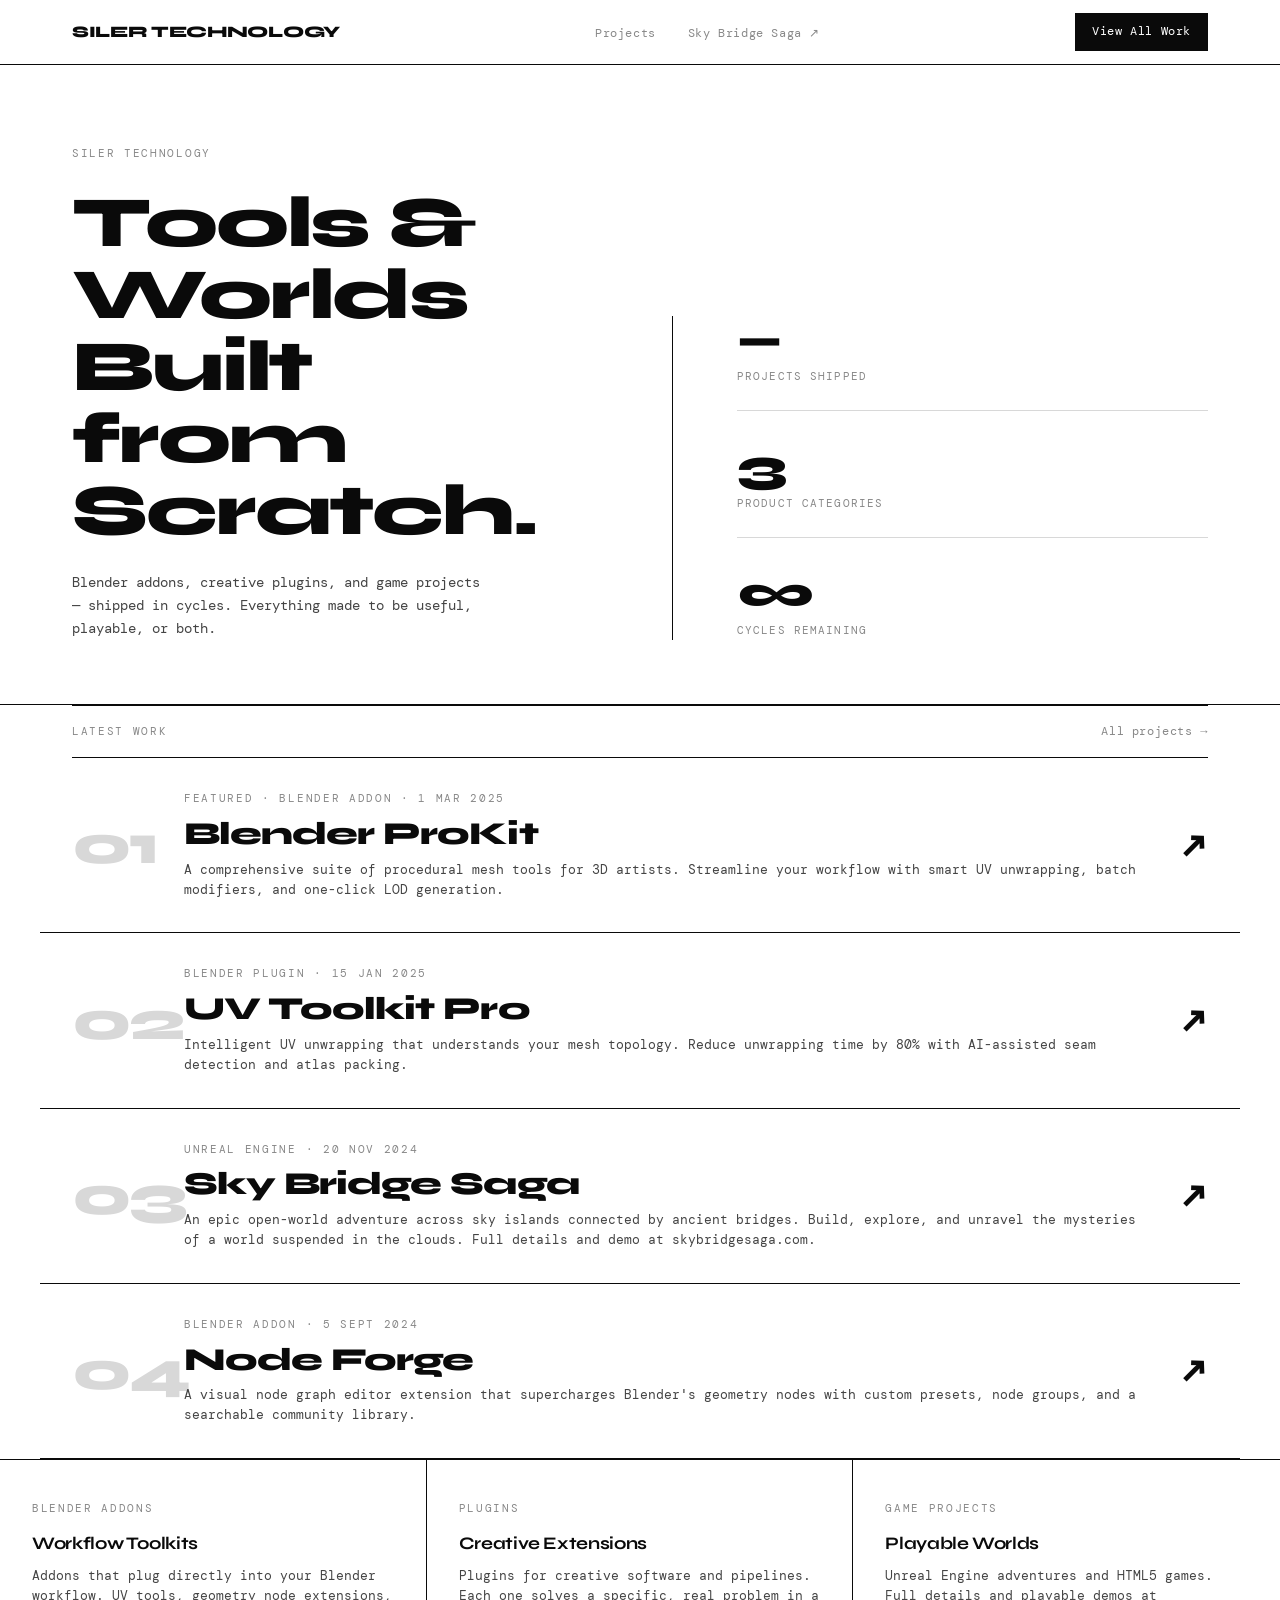
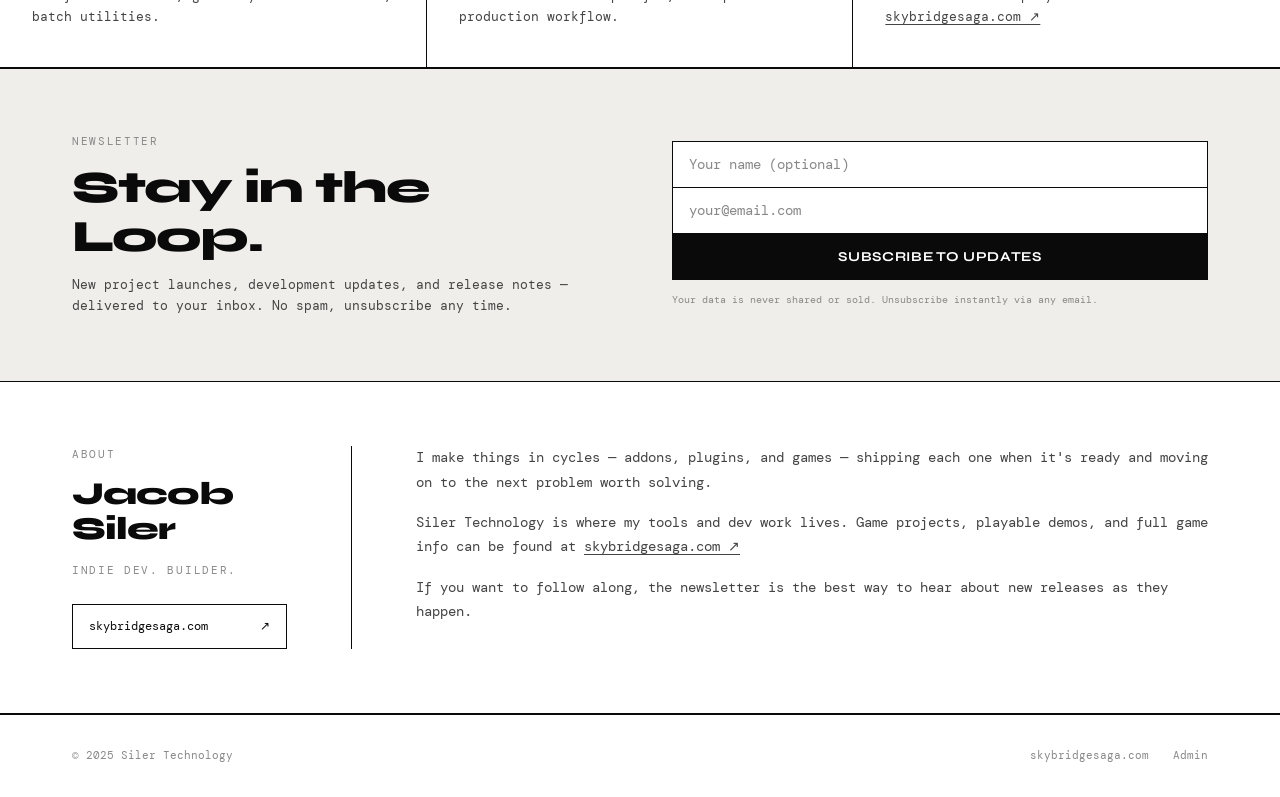
==== commit dee320b1: "Refactor comments and adjust tagProjectCards timing Updated comments for clarity and modified the ti" ====
--- a/index.html
+++ b/index.html
@@ -208,7 +208,7 @@
       });
     }
 
-    // Add data-type to project cards after grid renders — polled safely, no MutationObserver
+    // Tag project cards with data-type for filter functionality
     function tagProjectCards() {
       document.querySelectorAll('.project-card').forEach(card => {
         if (!card.dataset.type) {
@@ -219,21 +219,10 @@
           }
         }
       });
-      // Update project count stat
-      const statEl = document.getElementById('stat-projects');
-      if (statEl) {
-        const count = document.querySelectorAll('#home-featured a').length;
-        if (count > 0) statEl.textContent = count;
-      }
     }
-    // Run once after load, then every 2s to catch async renders — stops after 10s
+    // Run a few times after load to catch async renders
     document.addEventListener('DOMContentLoaded', () => {
-      let runs = 0;
-      const interval = setInterval(() => {
-        tagProjectCards();
-        if (++runs >= 5) clearInterval(interval);
-      }, 2000);
-      tagProjectCards();
+      [500, 1500, 3000].forEach(t => setTimeout(tagProjectCards, t));
     });
   </script>
 </body>
--- a/css/style.css
+++ b/css/style.css
@@ -190,6 +190,8 @@
 .projects-grid {
   display: grid;
   grid-template-columns: repeat(auto-fill, minmax(340px, 1fr));
+  border-top: var(--border);
+  border-left: var(--border);
 }
 
 .project-card {
@@ -201,8 +203,6 @@
   display: flex;
   flex-direction: column;
 }
-
-.projects-grid .project-card:nth-child(even) { border-right: none; }
 
 .project-card:hover { background: var(--paper-off); }
 
@@ -293,10 +293,10 @@
 .featured-strip {
   border-bottom: var(--border);
   display: grid;
-  grid-template-columns: auto 1fr auto;
+  grid-template-columns: 80px 1fr auto;
   align-items: center;
   gap: 2rem;
-  padding: 2.5rem 2rem;
+  padding: 2rem 2rem;
   max-width: 1200px;
   margin: 0 auto;
   transition: background var(--transition);
@@ -306,11 +306,13 @@
 .featured-strip:hover { background: var(--paper-off); }
 
 .featured-strip-num {
-  font-size: 5rem;
+  font-size: 3.5rem;
   font-weight: 800;
   letter-spacing: -0.05em;
   color: var(--ink-faint);
   line-height: 1;
+  width: 80px;
+  flex-shrink: 0;
 }
 
 .featured-strip-body {}
